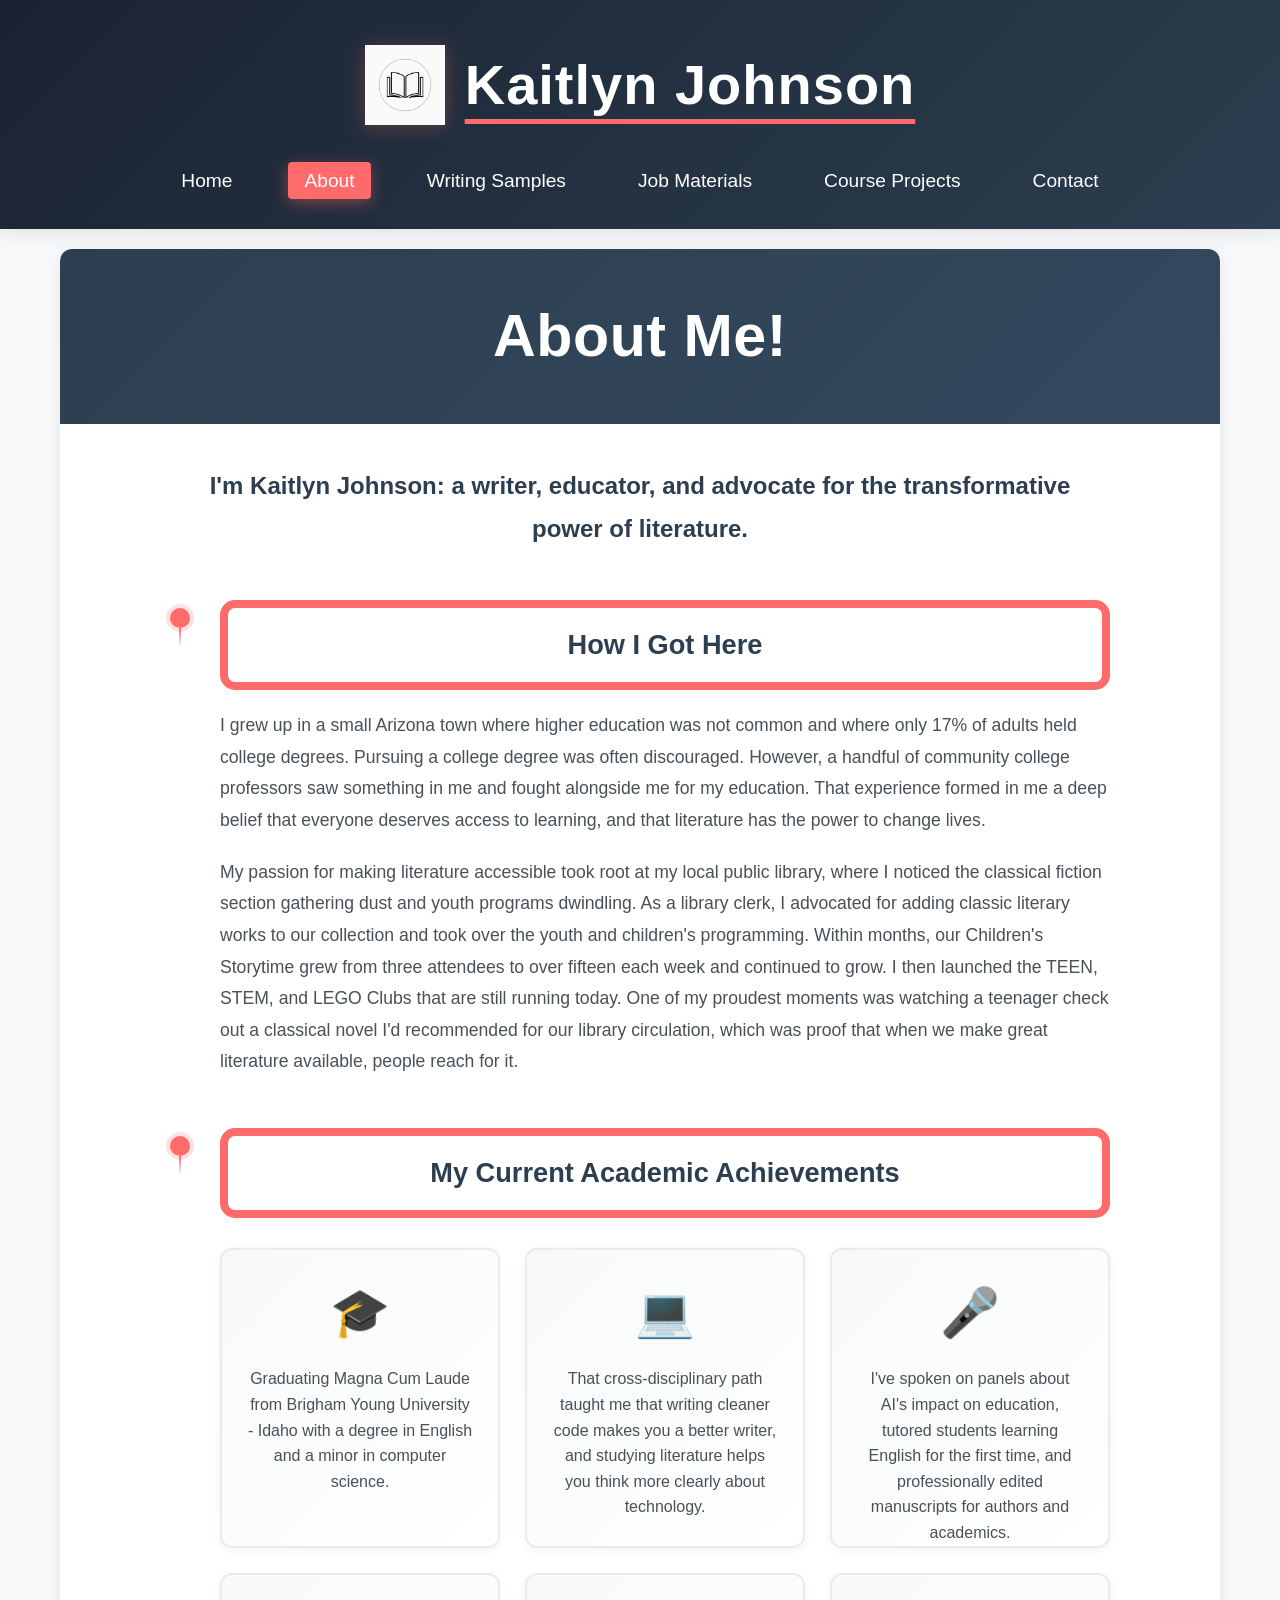
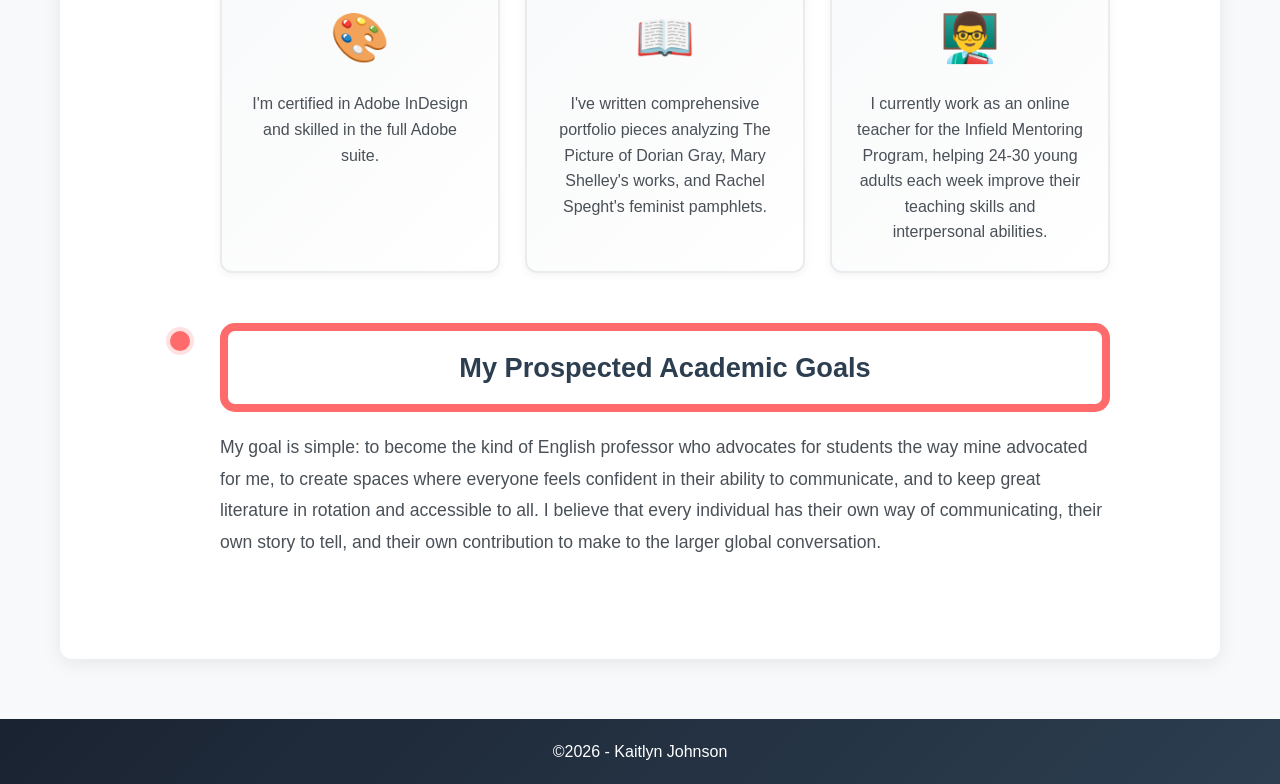
==== about.html @ 91d9c847 "Initial portfolio website" ====
<!DOCTYPE html>
<html lang="en">
<head>
  <meta charset="UTF-8">
  <meta name="viewport" content="width=device-width, initial-scale=1.0">
  <meta name="description" content="Portfolio Display for Kaitlyn Johnson">
  <meta name="author" content="Kaitlyn Johnson">
  <link rel="stylesheet" href="styles.css">
  <link rel="apple-touch-icon" sizes="180x180" href="apple-touch-icon.png">
  <link rel="icon" type="image/png" sizes="32x32" href="favicon-32x32.png">
  <link rel="icon" type="image/png" sizes="16x16" href="favicon-16x16.png">
  <link rel="manifest" href="site.webmanifest">
  <script src="main.js" defer></script>
  <title>About - Kaitlyn Johnson's Portfolio</title>
</head>
<body>
<header>
    <div class="header-content">
      <img src="logo-without-word.png" alt="Kaitlyn Johnson Logo" class="logo">
      <h1>Kaitlyn Johnson</h1>
    </div>
    <nav>
      <button id="menu-button">Menu</button>
      <ul>
        <li><a href="index.html">Home</a></li>
        <li><a href="about.html" class="active">About</a></li>
        <li><a href="writingsample.html">Writing Samples</a></li>
        <li><a href="jobmaterials.html">Job Materials</a></li>
        <li><a href="courseprojects.html">Course Projects</a></li>
        <li><a href="contact.html">Contact</a></li>
      </ul>
    </nav>
</header>
<main>
    <div class="aboutpage">
      <h2>About Me!</h2>
      <div class="about-intro">
        <p class="lead-text">I'm Kaitlyn Johnson: a writer, educator, 
          and advocate for the transformative power of literature.</p>
      </div>

      <div class="timeline-section">
        <div class="timeline-item">
          <div class="timeline-marker"></div>
          <div class="timeline-content">
            <h3>How I Got Here</h3>
            <p>I grew up in a small Arizona town where higher education was not common and where only 17% of 
              adults held college degrees. Pursuing a college degree was often discouraged. However, a handful of 
              community college professors saw something in me and fought alongside me for my education. 
              That experience formed in me a deep belief that everyone 
              deserves access to learning, and that literature has the power to change lives.</p>
            <p>My passion for making literature accessible took root at my local public library, where 
              I noticed the classical fiction section gathering dust and youth programs dwindling. As a 
              library clerk, I advocated for adding classic literary works to our collection and took over 
              the youth and children's programming. Within months, our Children's Storytime grew from three attendees to over fifteen
              each week and continued to grow. I then launched the TEEN, STEM, and LEGO Clubs that are still running today. One of my
              proudest moments was watching a teenager check out a classical novel I'd 
              recommended for our library circulation, which was proof that when we make great literature available, 
              people reach for it.</p>
          </div>
        </div>

        <div class="timeline-item">
          <div class="timeline-marker"></div>
          <div class="timeline-content">
            <h3>My Current Academic Achievements</h3>
            <div class="achievement-grid">
              <div class="achievement-card">
                <div class="achievement-icon">🎓</div>
                <p>Graduating Magna Cum Laude from Brigham Young University - Idaho 
                  with a degree in English and a minor in computer science.</p>
              </div>
              <div class="achievement-card">
                <div class="achievement-icon">💻</div>
                <p>That cross-disciplinary path taught me that writing cleaner code makes you a better writer, 
                  and studying literature helps you think more clearly about technology.</p>
              </div>
              <div class="achievement-card">
                <div class="achievement-icon">🎤</div>
                <p>I've spoken on panels about AI's impact on education, tutored students learning English 
                  for the first time, and professionally edited manuscripts for authors and academics.</p>
              </div>
              <div class="achievement-card">
                <div class="achievement-icon">🎨</div>
                <p>I'm certified in Adobe InDesign and skilled in the full Adobe suite.</p>
              </div>
              <div class="achievement-card">
                <div class="achievement-icon">📖</div>
                <p>I've written comprehensive portfolio pieces analyzing The Picture of Dorian Gray, 
                  Mary Shelley's works, and Rachel Speght's feminist pamphlets.</p>
              </div>
              <div class="achievement-card">
                <div class="achievement-icon">👨‍🏫</div>
                <p>I currently work as an online teacher for the Infield Mentoring Program, helping 
                  24-30 young adults each week improve their teaching skills and interpersonal abilities.</p>
              </div>
            </div>
          </div>
        </div>

        <div class="timeline-item">
          <div class="timeline-marker"></div>
          <div class="timeline-content">
            <h3>My Prospected Academic Goals</h3>
            <p>My goal is simple: to become the kind of English professor who advocates for students 
              the way mine advocated for me, to create spaces where everyone feels confident in 
              their ability to communicate, and to keep great literature in rotation and accessible to all.
              I believe that every individual has their own way of communicating, their own story to tell, 
              and their own contribution to make to the larger global conversation.</p>
          </div>
        </div>
      </div>
      
    </div>
</main>
<footer>
    ©2026 - Kaitlyn Johnson
</footer>
</body>
</html>
---- styles.css ----
/* Global Styles */
* {
  box-sizing: border-box;
}

body {
  margin: 0;
  padding: 0;
  font-family: 'Segoe UI', Tahoma, Geneva, Verdana, sans-serif;
  line-height: 1.6;
  background-color: #F8F9FA;
}

/* Header Styles */
header {
  background: linear-gradient(135deg, #1A2332 0%, #2C3E50 100%);
  box-shadow: 0 4px 20px rgba(0, 0, 0, 0.1);
}

.header-content {
  display: flex;
  align-items: center;
  justify-content: center;
  gap: 20px;
  padding: 40px 20px 20px;
}

.logo {
  width: 80px;
  height: 80px;
  object-fit: contain;
  filter: drop-shadow(0 2px 10px rgba(255, 107, 107, 0.3));
  animation: fadeIn 0.8s ease-in;
}

@keyframes fadeIn {
  from { opacity: 0; transform: scale(0.9); }
  to { opacity: 1; transform: scale(1); }
}

h1 {
  margin: 0;
  font-size: 3.5em;
  color: #FFFFFF;
  font-weight: 600;
  letter-spacing: 1px;
  text-decoration: underline #FF6B6B 5px;
  text-underline-offset: 15px;
}

.welcome-section {
  background-image: url("mainbanner.jpeg");
  background-size: cover;        /* Fill the entire section */
  background-position: center;   /* Keep image centered */
  background-repeat: no-repeat;
  min-height: 350px;             /* Height of your banner */

  display: flex;
  flex-direction: column;
  justify-content: center;
  align-items: center;

  text-align: center;
  color: white;
  position: relative;
}

.welcome-heading {
  font-family: 'Segoe UI', Tahoma, Geneva, Verdana, sans-serif;
  font-size: 3.5em;
  color: #FFFFFF;
  font-weight: 600;
  margin: 0 0 15px 0;
  text-decoration: underline #FF6B6B 5px;
  text-underline-offset: 15px;
}

.welcome-subheading {
  font-size: 1.5em;
  color: #FF6B6B;
  margin: 0;
  font-weight: 400;
  letter-spacing: 2px;
}

/* Overview Section Styles */
.overview-section {
  background-color: #FFFFFF;
  padding: 40px 20px 20px;
  text-align: center;
}

.overview-heading {
  font-family: 'Segoe UI', Tahoma, Geneva, Verdana, sans-serif;
  font-size: 2.5em;
  color: #2C3E50;
  font-weight: 600;
  margin: 0;
  border-bottom: 3px solid #FF6B6B;
  display: inline-block;
  padding-bottom: 10px;
}

/* Navigation Styles */
nav {
  margin-top: 0.5rem;
}

nav ul {
  display: flex;
  list-style: none;
  padding: 0;
  margin: 0;
  justify-content: center;
  gap: 2.5rem;
  padding-bottom: 25px;
  font-size: 1.2em;
}

nav ul li {
  display: inline-block;
  margin: 0.5rem 0;
}

nav ul li a {
  color: #FFFFFF;
  font-weight: 500;
  text-decoration: none;
  padding: 8px 16px;
  border-radius: 4px;
  transition: all 0.3s ease;
  position: relative;
}

nav ul li a.active {
  background-color: #FF6B6B;
  box-shadow: 0 4px 15px rgba(255, 107, 107, 0.4);
}

nav ul li a:hover {
  background-color: #FF6B6B;
  color: #FFFFFF;
  transform: translateY(-2px);
  box-shadow: 0 4px 15px rgba(255, 107, 107, 0.4);
}

#menu-button {
  display: none;
  background: #FF6B6B;
  color: #FFFFFF;
  border: 2px solid #FF6B6B;
  padding: 0.5rem 1rem;
  margin: 0.5rem auto;
  cursor: pointer;
  border-radius: 6px;
  font-weight: 600;
}

/* Hero Banner Styles */
.hero-banner {
  background: linear-gradient(135deg, #F8F9FA 0%, #E9ECEF 100%);
  padding: 60px 20px;
  overflow: hidden;
}

.hero-container {
  max-width: 1200px;
  margin: 0 auto;
  display: flex;
  flex-direction: row;
  align-items: center;
  justify-content: center;
  gap: 50px;
  padding: 20px;
}

.hero-image {
  width: 400px;
  height: 480px;
  box-shadow: 0 10px 40px rgba(0, 0, 0, 0.2);
  border-radius: 12px;
  overflow: hidden;
  border: 5px solid #2C3E50;
  flex-shrink: 0;
  position: relative;
}

.hero-image img {
  width: 100%;
  height: 100%;
  object-fit: cover;
  display: block;
  transition: transform 0.3s ease;
}

.hero-image:hover img {
  transform: scale(1.05);
}

.image-overlay {
  position: absolute;
  bottom: 0;
  left: 0;
  right: 0;
  background: linear-gradient(to top, rgba(44, 62, 80, 0.9), transparent);
  padding: 20px;
  transform: translateY(100%);
  transition: transform 0.3s ease;
}

.hero-image:hover .image-overlay {
  transform: translateY(0);
}

.image-overlay p {
  color: #FFFFFF;
  font-size: 1.2em;
  font-weight: 600;
  margin: 0;
  text-align: center;
}

.hero-quote-box {
  background-color: #FFFFFF;
  border: 5px solid #FF6B6B;
  border-radius: 12px;
  padding: 30px;
  width: 400px;
  height: 400px;
  box-shadow: 0 10px 40px rgba(0, 0, 0, 0.1);
  text-align: center;
  display: flex;
  flex-direction: column;
  justify-content: center;
  align-items: center;
  position: relative;
  cursor: pointer;
  transition: transform 0.2s ease, box-shadow 0.2s ease;
  flex-shrink: 0;
}

.hero-quote-box:hover {
  transform: translateY(-3px);
  box-shadow: 0 12px 45px rgba(0, 0, 0, 0.15);
}

.quote-text {
  font-family: 'Segoe UI', Tahoma, Geneva, Verdana, sans-serif;
  font-size: 1.8em;
  font-style: italic;
  color: #2C3E50;
  margin: 0 0 20px 0;
  line-height: 1.6;
  transition: opacity 0.3s ease;
}

.next-button {
  position: absolute;
  bottom: 20px;
  right: 20px;
  background: #FF6B6B;
  color: #FFFFFF;
  border: none;
  width: 40px;
  height: 40px;
  border-radius: 50%;
  font-size: 1.5em;
  cursor: pointer;
  display: flex;
  align-items: center;
  justify-content: center;
  transition: all 0.3s ease;
  box-shadow: 0 4px 10px rgba(255, 107, 107, 0.3);
}

.next-button:hover {
  background: #2C3E50;
  transform: scale(1.1);
  box-shadow: 0 6px 15px rgba(44, 62, 80, 0.4);
}

/* Main Content Styles */
main {
  max-width: 1200px;
  margin: 0 auto;
  padding: 20px;
}

.mainpage, .aboutpage, .contactpage {
  background-color: #FFFFFF;
  border-radius: 12px;
  overflow: hidden;
  box-shadow: 0 4px 20px rgba(0, 0, 0, 0.08);
  animation: slideUp 0.6s ease-out;
}

@keyframes slideUp {
  from { opacity: 0; transform: translateY(30px); }
  to { opacity: 1; transform: translateY(0); }
}

h2 {
  text-align: center;
  font-size: 3.7em;
  background: linear-gradient(135deg, #2C3E50 0%, #34495E 100%);
  color: #FFFFFF;
  padding: 40px 20px;
  margin: 0 0 40px 0;
  font-weight: 600;
  letter-spacing: 0.5px;
}

/* Image Gallery Styles */
.images {
  display: flex;
  justify-content: center;
  align-items: center;
  flex-wrap: wrap;
  gap: 30px;
  padding: 20px;
  margin-bottom: 40px;
}

.image-wrapper {
  position: relative;
  width: 320px;
  height: 350px;
}

.image-wrapper img {
  width: 100%;
  height: 100%;
  object-fit: cover;
  border: 0.4em solid #2C3E50;
  border-radius: 12px;
  box-shadow: 0 4px 20px rgba(0, 0, 0, 0.15);
  transition: transform 0.3s ease, box-shadow 0.3s ease, filter 0.3s ease, border-color 0.3s ease;
}

.image-wrapper:hover img {
  transform: translateY(-8px) scale(1.02);
  box-shadow: 0 12px 30px rgba(255, 107, 107, 0.3);
  filter: brightness(1.05);
  border-color: #FF6B6B;
}

.image-caption {
  position: absolute;
  bottom: 15px;
  left: 50%;
  transform: translateX(-50%) translateY(100%);
  background: rgba(44, 62, 80, 0.95);
  color: #FFFFFF;
  padding: 8px 20px;
  border-radius: 20px;
  font-size: 0.9em;
  font-weight: 600;
  white-space: nowrap;
  opacity: 0;
  transition: all 0.3s ease;
}

.image-wrapper:hover .image-caption {
  opacity: 1;
  transform: translateX(-50%) translateY(-10px);
}

/* CTA Section */
.cta-section {
  display: flex;
  justify-content: center;
  gap: 20px;
  padding: 30px 20px 50px;
  flex-wrap: wrap;
}

.cta-button {
  display: inline-block;
  background: linear-gradient(135deg, #FF6B6B 0%, #FF8787 100%);
  color: #FFFFFF;
  text-decoration: none;
  padding: 15px 35px;
  border-radius: 8px;
  font-weight: 600;
  font-size: 1.1em;
  transition: all 0.3s ease;
  box-shadow: 0 4px 15px rgba(255, 107, 107, 0.3);
}

.cta-button:hover {
  transform: translateY(-2px);
  box-shadow: 0 6px 20px rgba(255, 107, 107, 0.4);
}

.cta-secondary {
  background: linear-gradient(135deg, #2C3E50 0%, #34495E 100%);
  box-shadow: 0 4px 15px rgba(44, 62, 80, 0.3);
}

.cta-secondary:hover {
  box-shadow: 0 6px 20px rgba(44, 62, 80, 0.4);
}

/* About Page Styling */
.about-intro {
  padding: 0 30px 30px;
}

.lead-text {
  font-family: Tahoma, Verdana, sans-serif;
  font-size: 1.5em;
  line-height: 1.8;
  color: #2C3E50;
  max-width: 900px;
  margin: 0 auto;
  text-align: center;
  font-weight: 600;
}

.timeline-section {
  max-width: 1000px;
  margin: 0 auto;
  padding: 20px 30px 50px;
}

.timeline-item {
  position: relative;
  padding-left: 50px;
  margin-bottom: 50px;
}

.timeline-marker {
  position: absolute;
  left: 0;
  top: 8px;
  width: 20px;
  height: 20px;
  background: #FF6B6B;
  border-radius: 50%;
  box-shadow: 0 0 0 4px rgba(255, 107, 107, 0.2);
}

.timeline-marker::before {
  content: '';
  position: absolute;
  left: 50%;
  top: 20px;
  width: 2px;
  height: 100%;
  background: linear-gradient(to bottom, #FF6B6B, transparent);
  transform: translateX(-50%);
}

.timeline-item:last-child .timeline-marker::before {
  display: none;
}

.timeline-content h3 {
  text-align: center;
  margin-top: 0;
  margin-bottom: 20px;
  margin-left: 0;
  font-size: 1.7em;
  color: #2C3E50;
  border: #FF6B6B solid .3em;
  border-radius: 15px;
  padding: 15px 25px;
  max-width: 100%;
  display: flex;
  align-items: center;
  justify-content: center;
}

.timeline-content p {
  font-family: Tahoma, Verdana, sans-serif;
  font-size: 1.1em;
  line-height: 1.8;
  color: #495057;
  text-align: left;
  margin-bottom: 20px;
}

.achievement-grid {
  display: grid;
  grid-template-columns: repeat(3, 1fr);
  gap: 25px;
  margin-top: 30px;
  max-width: 900px;
  margin-left: auto;
  margin-right: auto;
}

.achievement-card {
  background: linear-gradient(135deg, #F8F9FA 0%, #FFFFFF 100%);
  border: 2px solid #E9ECEF;
  border-radius: 12px;
  padding: 25px;
  text-align: center;
  transition: all 0.3s ease;
  box-shadow: 0 2px 10px rgba(0, 0, 0, 0.05);
  display: flex;
  flex-direction: column;
  align-items: center;
  justify-content: flex-start;
  height: 300px;
}

.achievement-card:hover {
  transform: translateY(-5px);
  border-color: #FF6B6B;
  box-shadow: 0 8px 25px rgba(255, 107, 107, 0.2);
}

.achievement-icon {
  font-size: 3em;
  margin-bottom: 15px;
}

.achievement-card p {
  font-size: 1em;
  line-height: 1.6;
  color: #495057;
  text-align: center;
  margin: 0;
}

/* Text Content Styles */
.mainpage p {
  font-family: Tahoma, Verdana, sans-serif;
  font-size: 1.2em;
  line-height: 1.8;
  color: #495057;
  max-width: 900px;
  margin: 0 auto;
  padding: 0 30px 50px;
  text-align: center;
}

/* Contact Page Styles */
.contact-intro {
  font-family: Tahoma, Verdana, sans-serif;
  font-size: 1.2em;
  line-height: 1.8;
  color: #495057;
  max-width: 900px;
  margin: 0 auto 40px;
  padding: 0 30px;
  text-align: center;
}

.contact-form {
  max-width: 700px;
  margin: 0 auto 50px;
  padding: 0 30px;
}

.form-group {
  margin-bottom: 25px;
}

.form-group label {
  display: block;
  margin-bottom: 8px;
  font-weight: 600;
  color: #2C3E50;
  font-size: 1.1em;
  font-family: 'Segoe UI', Tahoma, Geneva, Verdana, sans-serif;
}

.form-group input[type="text"],
.form-group input[type="email"],
.form-group textarea {
  width: 100%;
  padding: 12px;
  border: 2px solid #DEE2E6;
  border-radius: 8px;
  font-family: Tahoma, Verdana, sans-serif;
  font-size: 1em;
  transition: border-color 0.3s ease, box-shadow 0.3s ease;
}

.form-group input[type="text"]:focus,
.form-group input[type="email"]:focus,
.form-group textarea:focus {
  outline: none;
  border-color: #FF6B6B;
  box-shadow: 0 0 0 3px rgba(255, 107, 107, 0.2);
}

.form-group textarea {
  min-height: 150px;
  resize: vertical;
}

.submit-btn {
  width: 100%;
  background: linear-gradient(135deg, #FF6B6B 0%, #FF8787 100%);
  color: #FFFFFF;
  padding: 14px 40px;
  border: none;
  border-radius: 8px;
  font-size: 1.2em;
  font-weight: 600;
  cursor: pointer;
  transition: all 0.3s ease;
  box-shadow: 0 4px 15px rgba(255, 107, 107, 0.3);
  font-family: 'Segoe UI', Tahoma, Geneva, Verdana, sans-serif;
}

.submit-btn:hover {
  background: linear-gradient(135deg, #2C3E50 0%, #34495E 100%);
  transform: translateY(-2px);
  box-shadow: 0 6px 20px rgba(44, 62, 80, 0.4);
}

.contact-info {
  max-width: 800px;
  margin: 0 auto;
  padding: 40px 30px 50px;
  text-align: center;
}

.contact-info h3 {
  font-size: 2em;
  color: #2C3E50;
  margin-bottom: 30px;
  font-weight: 600;
  font-family: 'Segoe UI', Tahoma, Geneva, Verdana, sans-serif;
  text-align: center;
  border: none;
  max-width: 100%;
}

.contact-methods {
  display: flex;
  justify-content: center;
  gap: 40px;
  flex-wrap: wrap;
}

.contact-method {
  text-align: center;
  padding: 25px;
  background: #F8F9FA;
  border-radius: 12px;
  transition: all 0.3s ease;
  border: 2px solid transparent;
  min-width: 200px;
}

.contact-method:hover {
  background: #FFFFFF;
  border-color: #FF6B6B;
  transform: translateY(-5px);
  box-shadow: 0 8px 25px rgba(255, 107, 107, 0.2);
}

.contact-icon {
  font-size: 2.5em;
  margin-bottom: 10px;
}

.contact-method a {
  color: #2C3E50;
  text-decoration: none;
  font-size: 1.2em;
  font-weight: 600;
  transition: color 0.3s ease;
  display: block;
  margin-bottom: 5px;
}

.contact-method a:hover {
  color: #FF6B6B;
}

.contact-method p {
  margin-top: 5px;
  color: #6C757D;
  font-size: 0.95em;
  font-family: Tahoma, Verdana, sans-serif;
}

.success-message {
  max-width: 700px;
  margin: 20px auto;
  padding: 20px;
  background: linear-gradient(135deg, #d4edda 0%, #c3e6cb 100%);
  border: 2px solid #28a745;
  border-radius: 8px;
  text-align: center;
  font-weight: 600;
  color: #155724;
  animation: slideDown 0.5s ease-out;
}

@keyframes slideDown {
  from { opacity: 0; transform: translateY(-20px); }
  to { opacity: 1; transform: translateY(0); }
}

.success-message.hidden {
  display: none;
}

/* Footer Styles */
footer {
  text-align: center;
  padding: 20px;
  background: linear-gradient(135deg, #1A2332 0%, #2C3E50 100%);
  color: #FFFFFF;
  margin-top: 40px;
  font-family: Tahoma, Verdana, sans-serif;
}

/* Writing Samples Styling */
.writing-intro {
  font-size: 1.3em;
  color: #2C3E50;
  font-weight: 500;
}

.links {
  display: flex;
  flex-direction: column;
  gap: 25px;
  max-width: 900px;
  margin: 0 auto;
  padding: 0 30px 50px;
}

/* Original link-card styling (used by Job Materials page) */
.writing-link {
  display: flex;
  align-items: center;
  gap: 25px;
  background: #FFFFFF;
  color: #2C3E50;
  text-decoration: none;
  padding: 30px;
  border-radius: 12px;
  border: 3px solid #E9ECEF;
  transition: all 0.3s ease;
  box-shadow: 0 4px 12px rgba(0, 0, 0, 0.08);
  position: relative;
  overflow: hidden;
}

.writing-link::before {
  content: '';
  position: absolute;
  left: 0;
  top: 0;
  width: 5px;
  height: 100%;
  background: #FF6B6B;
  transform: scaleY(0);
  transition: transform 0.3s ease;
}

.writing-link:hover::before {
  transform: scaleY(1);
}

.writing-link:hover {
  transform: translateX(10px);
  box-shadow: 0 8px 25px rgba(255, 107, 107, 0.25);
  border-color: #FF6B6B;
  background: linear-gradient(135deg, #FFF5F5 0%, #FFFFFF 100%);
}

.writing-link .link-icon {
  font-size: 3em;
  flex-shrink: 0;
  transition: transform 0.3s ease;
}

.writing-link:hover .link-icon {
  transform: scale(1.2) rotate(5deg);
}

.writing-link .link-content {
  flex: 1;
  display: flex;
  flex-direction: column;
  gap: 8px;
}

.writing-link .link-title {
  display: block;
  font-size: 1.5em;
  font-weight: 600;
  font-family: 'Segoe UI', Tahoma, Geneva, Verdana, sans-serif;
  color: #2C3E50;
  transition: color 0.3s ease;
}

.writing-link:hover .link-title {
  color: #FF6B6B;
}

.writing-link .link-description {
  display: block;
  font-size: 1em;
  opacity: 0.9;
  font-weight: 400;
  font-family: Tahoma, Verdana, sans-serif;
  color: #495057;
}

.writing-link .link-arrow {
  font-size: 2em;
  color: #FF6B6B;
  flex-shrink: 0;
  transition: transform 0.3s ease;
}

.writing-link:hover .link-arrow {
  transform: translateX(10px);
}

/* Writing sample accordion cards (Writing Samples page only) */
.writing-card {
  background: #FFFFFF;
  border-radius: 12px;
  border: 3px solid #E9ECEF;
  box-shadow: 0 4px 12px rgba(0, 0, 0, 0.08);
  position: relative;
  overflow: hidden;
  transition: border-color 0.3s ease, box-shadow 0.3s ease;
}

.writing-card::before {
  content: '';
  position: absolute;
  left: 0;
  top: 0;
  width: 5px;
  height: 100%;
  background: #FF6B6B;
  transform: scaleY(0);
  transition: transform 0.3s ease;
}

.writing-card:hover,
.writing-card.open {
  border-color: #FF6B6B;
  box-shadow: 0 8px 25px rgba(255, 107, 107, 0.25);
}

.writing-card:hover::before,
.writing-card.open::before {
  transform: scaleY(1);
}

.writing-card-header {
  display: flex;
  align-items: center;
  gap: 25px;
  width: 100%;
  background: none;
  border: none;
  padding: 30px;
  cursor: pointer;
  text-align: left;
  font-family: inherit;
  color: #2C3E50;
}

.writing-card.open .writing-card-header,
.writing-card:hover .writing-card-header {
  background: linear-gradient(135deg, #FFF5F5 0%, #FFFFFF 100%);
}

.writing-card-header .link-icon {
  font-size: 3em;
  flex-shrink: 0;
  transition: transform 0.3s ease;
}

.writing-card:hover .writing-card-header .link-icon {
  transform: scale(1.2) rotate(5deg);
}

.writing-card-header .link-content {
  flex: 1;
  display: flex;
  flex-direction: column;
  gap: 8px;
}

.writing-card-header .link-title {
  display: block;
  font-size: 1.5em;
  font-weight: 600;
  font-family: 'Segoe UI', Tahoma, Geneva, Verdana, sans-serif;
  color: #2C3E50;
  transition: color 0.3s ease;
}

.writing-card:hover .writing-card-header .link-title,
.writing-card.open .writing-card-header .link-title {
  color: #FF6B6B;
}

.writing-card-header .link-description {
  display: block;
  font-size: 1em;
  opacity: 0.9;
  font-weight: 400;
  font-family: Tahoma, Verdana, sans-serif;
  color: #495057;
}

.toggle-icon {
  font-size: 1.8em;
  color: #FF6B6B;
  flex-shrink: 0;
  transition: transform 0.3s ease;
}

.writing-card.open .toggle-icon {
  transform: rotate(180deg);
}

.writing-card-overview {
  max-height: 0;
  overflow: hidden;
  transition: max-height 0.35s ease;
}

.writing-card-overview-inner {
  padding: 0 30px 30px 30px;
  padding-left: calc(30px + 3em + 25px); /* aligns with title text, not icon */
}

.writing-card-overview-inner p {
  font-family: Tahoma, Verdana, sans-serif;
  font-size: 1.05em;
  line-height: 1.8;
  color: #495057;
  margin: 0 0 20px 0;
  text-align: left;
}

.view-doc-link {
  display: inline-flex;
  align-items: center;
  gap: 10px;
  background: linear-gradient(135deg, #FF6B6B 0%, #FF8787 100%);
  color: #FFFFFF;
  text-decoration: none;
  padding: 10px 22px;
  border-radius: 8px;
  font-weight: 600;
  font-size: 0.95em;
  transition: all 0.3s ease;
  box-shadow: 0 4px 15px rgba(255, 107, 107, 0.3);
}

.view-doc-link:hover {
  transform: translateY(-2px);
  box-shadow: 0 6px 20px rgba(255, 107, 107, 0.4);
}

.view-doc-link .link-arrow {
  font-size: 1.1em;
  transition: transform 0.3s ease;
}

.view-doc-link:hover .link-arrow {
  transform: translateX(5px);
}

/* Responsive Design */
@media (max-width: 768px) {
  .header-content {
    flex-direction: column;
    gap: 15px;
    padding: 30px 20px 15px;
  }

  .logo {
    width: 60px;
    height: 60px;
  }

  h1 {
    font-size: 2.5em;
    padding: 0;
  }

  .welcome-heading {
    font-size: 2.5em;
  }

  .welcome-subheading {
    font-size: 1.2em;
  }

  h2 {
    font-size: 2em;
    padding: 30px 15px;
  }

  nav ul {
    flex-direction: column;
    gap: 1rem;
    padding-bottom: 20px;
  }

  .hero-banner {
    padding: 40px 15px;
  }

  .hero-container {
    flex-direction: column;
    gap: 40px;
  }

  .hero-image {
    width: 300px;
    height: 360px;
  }

  .hero-quote-box {
    padding: 25px;
    width: 320px;
    height: 320px;
  }

  .quote-text {
    font-size: 1.2em;
  }

  .image-wrapper {
    width: 100%;
    max-width: 320px;
    height: auto;
    aspect-ratio: 320/350;
  }

  .image-wrapper img {
    width: 100%;
    height: 100%;
  }

  .images {
    flex-direction: column;
    gap: 20px;
  }

  .mainpage p {
    font-size: 1.1em;
    padding: 0 20px 40px;
  }

  .cta-section {
    flex-direction: column;
    align-items: center;
  }

  .cta-button {
    width: 100%;
    max-width: 300px;
    text-align: center;
  }

  .timeline-item {
    padding-left: 35px;
  }

  .timeline-content h3 {
    font-size: 1.4em;
    padding: 12px 20px;
  }

  .achievement-grid {
    grid-template-columns: 1fr;
  }

  .contact-intro,
  .contact-form {
    padding: 0 20px;
  }

  .contact-info {
    padding: 40px 20px 50px;
  }

  .contact-info h3 {
    font-size: 1.5em;
  }

  .contact-methods {
    flex-direction: column;
    gap: 25px;
  }

  .writing-link {
    flex-direction: column;
    text-align: center;
    padding: 25px 20px;
  }

  .writing-link .link-icon {
    font-size: 2.5em;
  }

  .writing-link .link-arrow {
    display: none;
  }

  .writing-link .link-title {
    font-size: 1.3em;
  }

  .writing-link .link-description {
    font-size: 0.95em;
  }

  .writing-card-header {
    flex-direction: column;
    text-align: center;
    padding: 25px 20px;
  }

  .writing-card-header .link-icon {
    font-size: 2.5em;
  }

  .toggle-icon {
    position: absolute;
    top: 25px;
    right: 20px;
  }

  .writing-card-overview-inner {
    padding: 0 20px 25px 20px;
  }

  .links {
    padding: 0 20px 40px;
  }

  .writing-card-header .link-title {
    font-size: 1.3em;
  }

  .writing-card-header .link-description {
    font-size: 0.95em;
  }
}

/* ==========================================================
   Course Projects Page Styling
   ========================================================== */

.project-pipeline {
  display: flex;
  flex-direction: column;
  max-width: 900px;
  margin: 0 auto;
  padding: 0 30px 50px;
}

.project-stage {
  position: relative;
  display: flex;
  align-items: flex-start;
  gap: 30px;
  padding-bottom: 45px;
}

.project-stage:last-child {
  padding-bottom: 0;
}

/* Numbered marker + connecting line, echoes the About page timeline
   but styled as a filled badge to feel distinct from that page */
.stage-marker {
  flex-shrink: 0;
  position: relative;
  width: 56px;
  height: 56px;
  border-radius: 50%;
  background: linear-gradient(135deg, #2C3E50 0%, #34495E 100%);
  display: flex;
  align-items: center;
  justify-content: center;
  box-shadow: 0 4px 15px rgba(44, 62, 80, 0.3);
  z-index: 1;
}

.stage-marker::after {
  content: '';
  position: absolute;
  top: 56px;
  left: 50%;
  width: 3px;
  height: calc(100% + 45px - 56px);
  background: linear-gradient(to bottom, #FF6B6B, rgba(255, 107, 107, 0.15));
  transform: translateX(-50%);
}

.project-stage:last-child .stage-marker::after {
  display: none;
}

.stage-number {
  color: #FFFFFF;
  font-size: 1.4em;
  font-weight: 700;
  font-family: 'Segoe UI', Tahoma, Geneva, Verdana, sans-serif;
}

.project-card {
  flex: 1;
  background: #FFFFFF;
  border: 3px solid #E9ECEF;
  border-radius: 12px;
  padding: 30px;
  box-shadow: 0 4px 12px rgba(0, 0, 0, 0.08);
  transition: all 0.3s ease;
}

.project-card:hover {
  border-color: #FF6B6B;
  transform: translateY(-4px);
  box-shadow: 0 10px 28px rgba(255, 107, 107, 0.2);
}

.project-card-top {
  display: flex;
  align-items: center;
  justify-content: space-between;
  margin-bottom: 15px;
}

.project-icon {
  font-size: 2em;
}

.stage-tag {
  display: inline-block;
  font-size: 0.85em;
  font-weight: 700;
  letter-spacing: 0.5px;
  text-transform: uppercase;
  padding: 6px 14px;
  border-radius: 20px;
  font-family: 'Segoe UI', Tahoma, Geneva, Verdana, sans-serif;
}

.stage-tag-proposal {
  background: rgba(44, 62, 80, 0.1);
  color: #2C3E50;
}

.stage-tag-paper {
  background: rgba(255, 107, 107, 0.15);
  color: #C0392B;
}

.stage-tag-presentation {
  background: rgba(52, 152, 219, 0.15);
  color: #2471A3;
}

.stage-tag-article {
  background: rgba(39, 174, 96, 0.15);
  color: #1E8449;
}

.project-title {
  font-family: 'Segoe UI', Tahoma, Geneva, Verdana, sans-serif;
  font-size: 1.5em;
  font-weight: 600;
  color: #2C3E50;
  margin: 0 0 12px 0;
}

.project-annotation {
  font-family: Tahoma, Verdana, sans-serif;
  font-size: 1.05em;
  line-height: 1.8;
  color: #495057;
  text-align: left;
  margin: 0 0 20px 0;
}

.project-doc-link {
  display: inline-flex;
  align-items: center;
  gap: 10px;
  background: linear-gradient(135deg, #2C3E50 0%, #34495E 100%);
  color: #FFFFFF;
  text-decoration: none;
  padding: 10px 22px;
  border-radius: 8px;
  font-weight: 600;
  font-size: 0.95em;
  transition: all 0.3s ease;
  box-shadow: 0 4px 15px rgba(44, 62, 80, 0.3);
}

.project-doc-link:hover {
  transform: translateY(-2px);
  box-shadow: 0 6px 20px rgba(44, 62, 80, 0.4);
  background: linear-gradient(135deg, #FF6B6B 0%, #FF8787 100%);
}

.project-doc-link .link-arrow {
  font-size: 1.1em;
  transition: transform 0.3s ease;
}

.project-doc-link:hover .link-arrow {
  transform: translateX(5px);
}

@media (max-width: 768px) {
  .project-pipeline {
    padding: 0 20px 40px;
  }

  .project-stage {
    gap: 18px;
    padding-bottom: 35px;
  }

  .stage-marker {
    width: 44px;
    height: 44px;
  }

  .stage-marker::after {
    top: 44px;
    height: calc(100% + 35px - 44px);
  }

  .stage-number {
    font-size: 1.1em;
  }

  .project-card {
    padding: 20px;
  }

  .project-card-top {
    flex-direction: row-reverse;
    justify-content: space-between;
  }

  .project-title {
    font-size: 1.3em;
  }
}
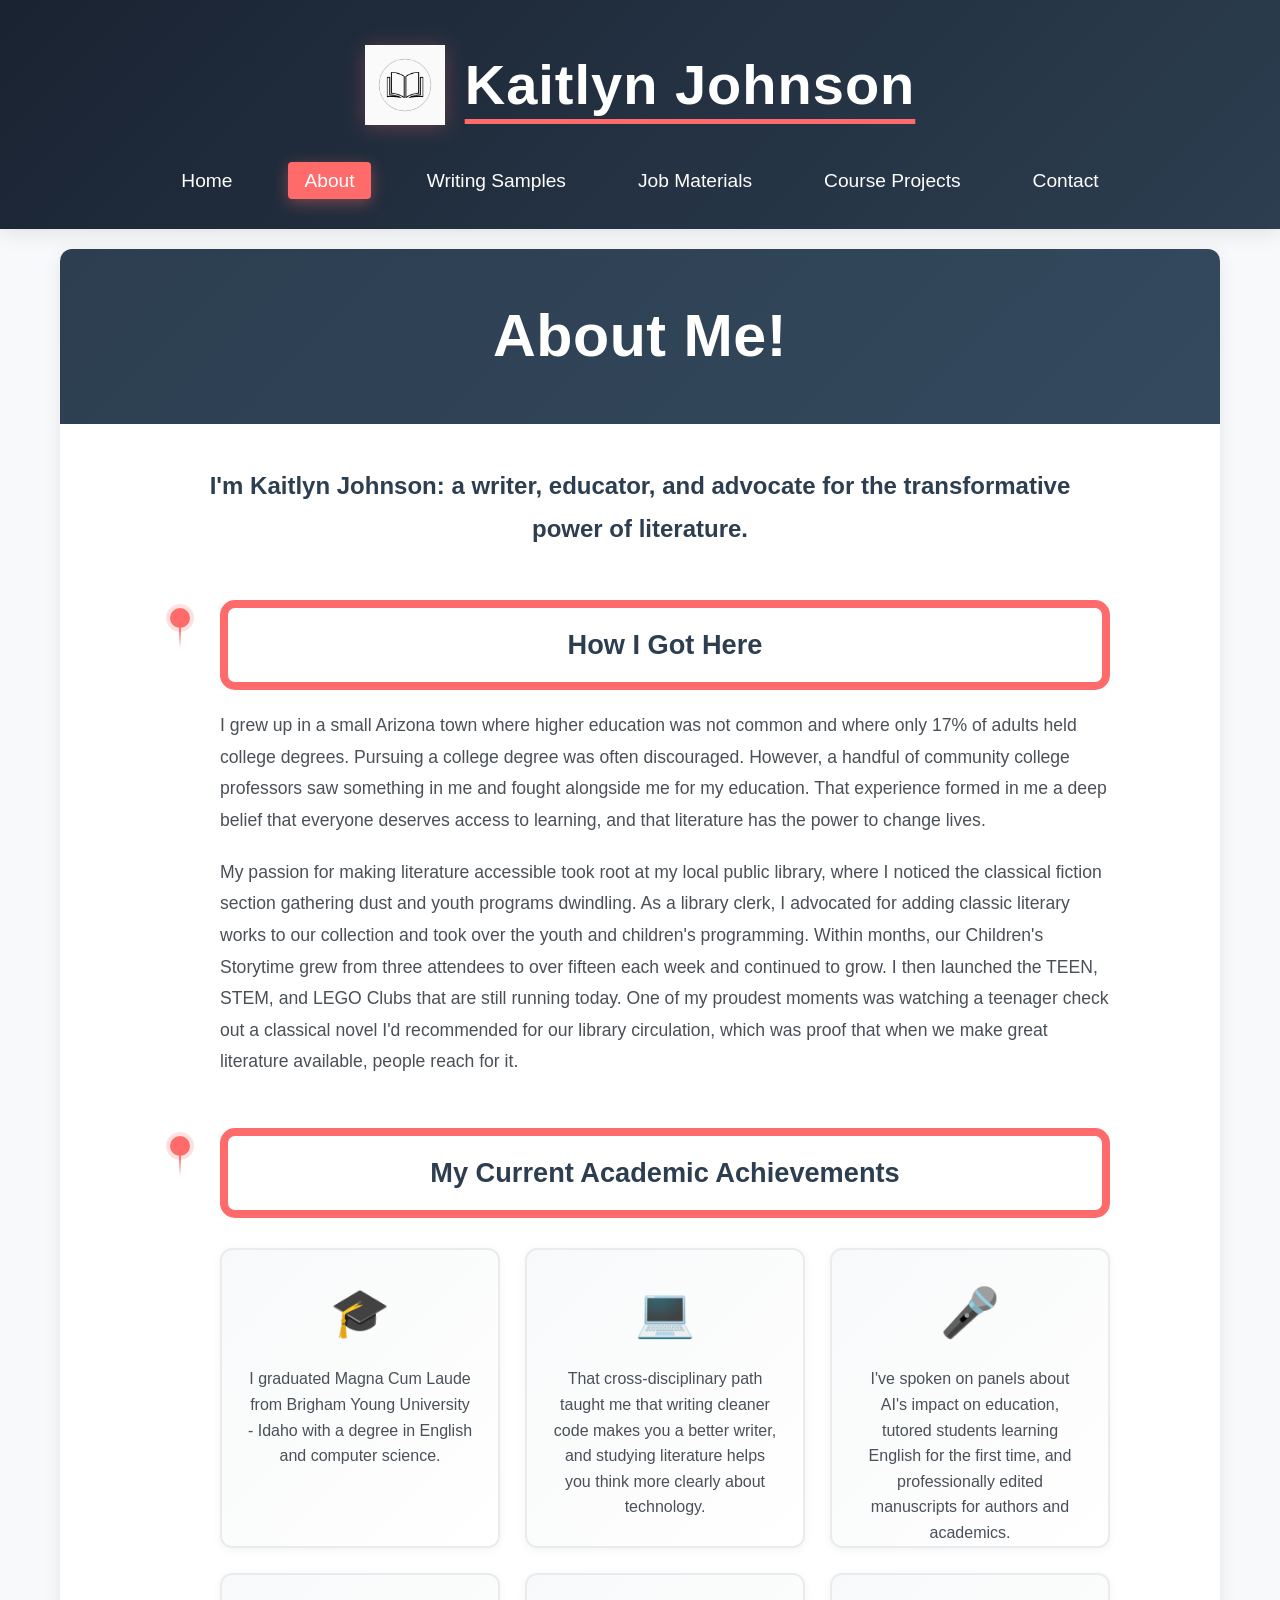
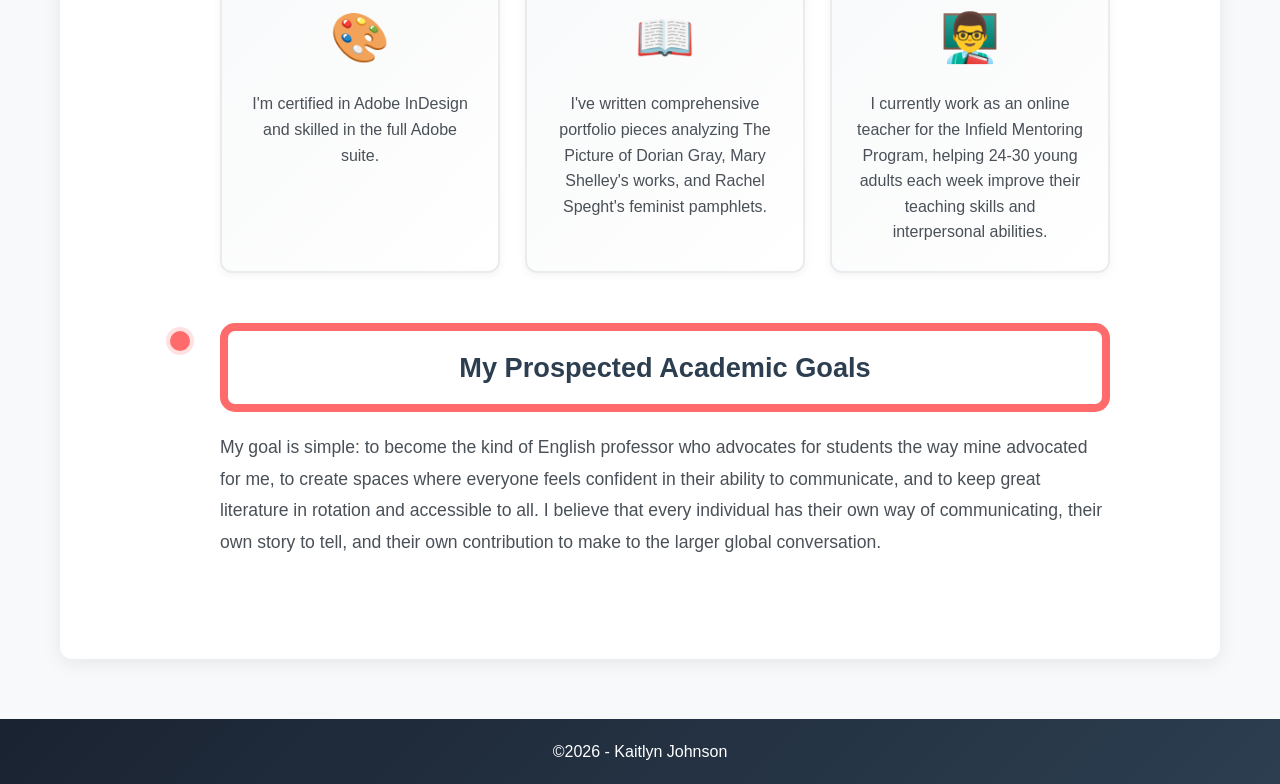
==== commit f78bf34a: "Final Attempt" ====
--- a/about.html
+++ b/about.html
@@ -67,8 +67,8 @@
             <div class="achievement-grid">
               <div class="achievement-card">
                 <div class="achievement-icon">🎓</div>
-                <p>Graduating Magna Cum Laude from Brigham Young University - Idaho 
-                  with a degree in English and a minor in computer science.</p>
+                <p>I graduated Magna Cum Laude from Brigham Young University - Idaho 
+                  with a degree in English and computer science.</p>
               </div>
               <div class="achievement-card">
                 <div class="achievement-icon">💻</div>
